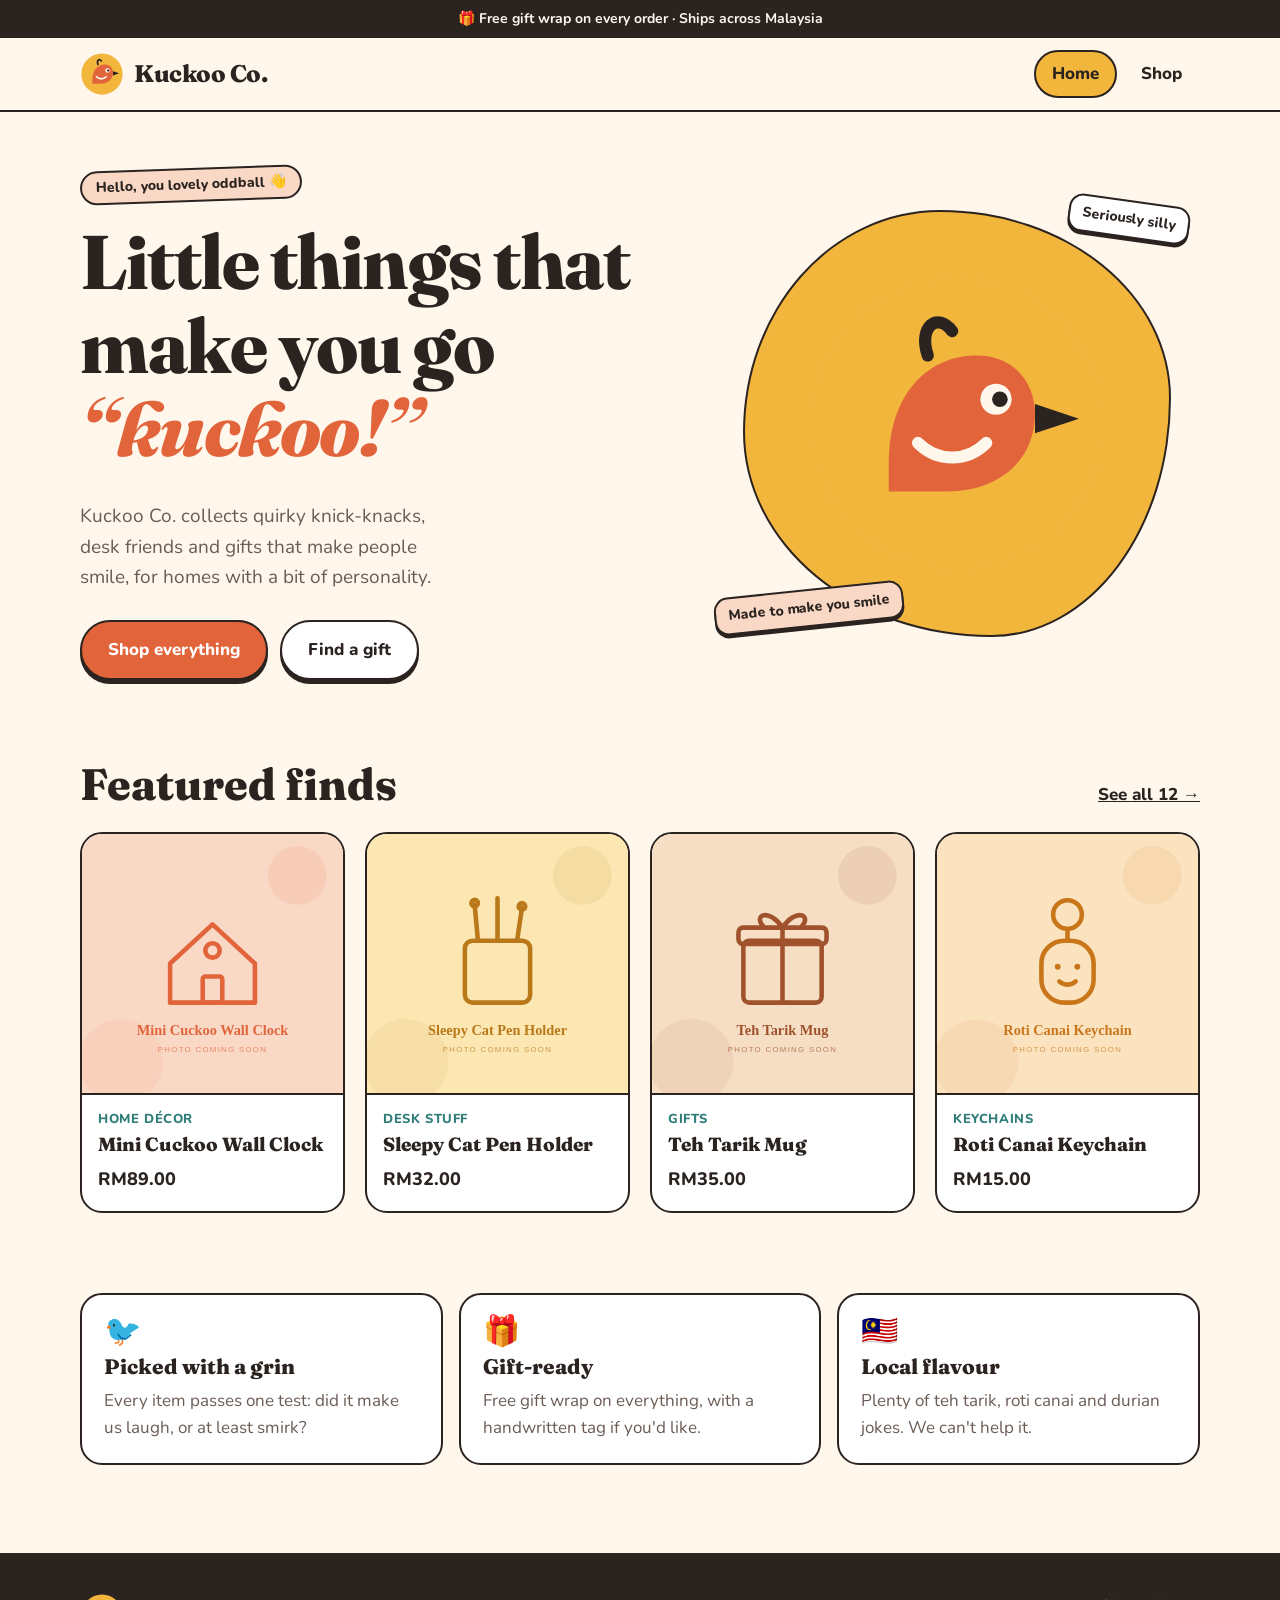
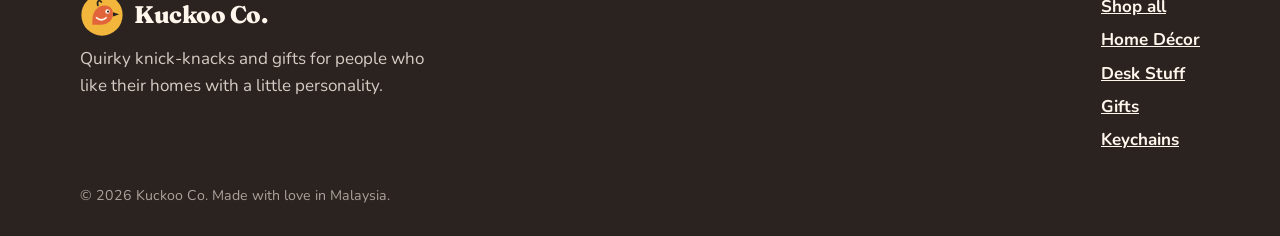
==== index.html @ 62dece93 "Add Kuckoo Co. static shop website Home, Shop (with category filter) and Product pages, 12 sample pr" ====
<!doctype html>
<html lang="en">
<head>
  <meta charset="utf-8">
  <meta name="viewport" content="width=device-width, initial-scale=1">
  <title>Kuckoo Co. — Quirky knick-knacks & gifts</title>
  <meta name="description" content="Quirky knick-knacks, desk friends and gifts that make people smile. Based in Malaysia.">
  <link rel="icon" href="images/logo.svg" type="image/svg+xml">
  <link rel="preconnect" href="https://fonts.googleapis.com">
  <link rel="preconnect" href="https://fonts.gstatic.com" crossorigin>
  <link href="https://fonts.googleapis.com/css2?family=Fraunces:ital,opsz,wght@0,9..144,600;0,9..144,800;1,9..144,800&family=Nunito:wght@400;700;800&display=swap" rel="stylesheet">
  <link rel="stylesheet" href="css/style.css">
</head>
<body>
  <a class="skip" href="#main">Skip to content</a>
  <div class="ribbon">🎁 Free gift wrap on every order · Ships across Malaysia</div>
  <header class="site-header">
    <div class="wrap">
      <a class="brand" href="index.html"><img src="images/logo.svg" alt="" width="44" height="44"><span>Kuckoo Co.</span></a>
      <nav class="nav" aria-label="Main">
        <a href="index.html" aria-current="page">Home</a>
        <a href="shop.html">Shop</a>
      </nav>
    </div>
  </header>
  <main id="main">
    <section class="hero">
      <div class="wrap">
        <div>
          <span class="eyebrow">Hello, you lovely oddball 👋</span>
          <h1>Little things that make you go <em>“kuckoo!”</em></h1>
          <p>Kuckoo Co. collects quirky knick-knacks, desk friends and gifts that make people smile, for homes with a bit of personality.</p>
          <div class="hero-actions">
            <a class="btn" href="shop.html">Shop everything</a>
            <a class="btn alt" href="shop.html?category=Gifts">Find a gift</a>
          </div>
        </div>
        <div class="hero-art" aria-hidden="true">
          <div class="blob"></div>
          <img class="bird" src="images/logo.svg" alt="">
          <span class="sticker s1">Seriously silly</span>
          <span class="sticker s2">Made to make you smile</span>
        </div>
      </div>
    </section>

    <section>
      <div class="wrap">
        <div class="section-head">
          <h2>Featured finds</h2>
          <a href="shop.html">See all 12 →</a>
        </div>
        <div class="grid" id="featured"></div>
      </div>
    </section>

    <section>
      <div class="wrap values">
        <div class="value"><div class="ico">🐦</div><h3>Picked with a grin</h3><p>Every item passes one test: did it make us laugh, or at least smirk?</p></div>
        <div class="value"><div class="ico">🎁</div><h3>Gift-ready</h3><p>Free gift wrap on everything, with a handwritten tag if you'd like.</p></div>
        <div class="value"><div class="ico">🇲🇾</div><h3>Local flavour</h3><p>Plenty of teh tarik, roti canai and durian jokes. We can't help it.</p></div>
      </div>
    </section>
  </main>
  <footer class="site-footer">
    <div class="wrap">
      <div>
        <a class="brand" href="index.html"><img src="images/logo.svg" alt="" width="40" height="40"><span>Kuckoo Co.</span></a>
        <p>Quirky knick-knacks and gifts for people who like their homes with a little personality.</p>
      </div>
      <nav aria-label="Footer">
        <a href="shop.html">Shop all</a>
        <a href="shop.html?category=Home%20D%C3%A9cor">Home Décor</a>
        <a href="shop.html?category=Desk%20Stuff">Desk Stuff</a>
        <a href="shop.html?category=Gifts">Gifts</a>
        <a href="shop.html?category=Keychains">Keychains</a>
      </nav>
      <small>© <span data-year></span> Kuckoo Co. Made with love in Malaysia.</small>
    </div>
  </footer>
  <script src="js/products.js"></script>
  <script src="js/app.js"></script>
</body>
</html>
---- css/style.css ----
/* ===========================
   Kuckoo Co. — site styles
   Change the colours below to restyle the whole site.
   =========================== */
:root {
  --cream: #FFF6EC;
  --paper: #FFFFFF;
  --ink: #2B2320;
  --ink-soft: #6B5C55;
  --tomato: #E2643A;
  --tomato-dark: #C44E27;
  --mustard: #F2B63D;
  --teal: #2F7D78;
  --blush: #F9D9C6;
  --line: #EADBCB;
  --radius: 22px;
  --shadow: 0 6px 0 var(--ink);
  --font-display: "Fraunces", Georgia, serif;
  --font-body: "Nunito", "Helvetica Neue", Arial, sans-serif;
}

* { box-sizing: border-box; }
html { -webkit-text-size-adjust: 100%; }
body {
  margin: 0;
  background: var(--cream);
  color: var(--ink);
  font-family: var(--font-body);
  font-size: 17px;
  line-height: 1.6;
}
img { max-width: 100%; height: auto; display: block; }
a { color: inherit; }
h1, h2, h3 { font-family: var(--font-display); line-height: 1.1; margin: 0 0 .4em; font-weight: 800; }
.wrap { width: min(1120px, 100% - 32px); margin-inline: auto; }
.skip { position: absolute; left: -999px; }
.skip:focus { left: 16px; top: 16px; background: var(--paper); padding: 8px 12px; z-index: 99; }

/* ---------- Announcement + header ---------- */
.ribbon {
  background: var(--ink); color: var(--cream);
  text-align: center; font-size: 14px; font-weight: 700; padding: 8px 16px;
}
.site-header { position: sticky; top: 0; z-index: 10; background: var(--cream); border-bottom: 2px solid var(--ink); }
.site-header .wrap { display: flex; align-items: center; justify-content: space-between; gap: 16px; padding-block: 12px; }
.brand { display: flex; align-items: center; gap: 10px; text-decoration: none; }
.brand img { width: 44px; height: 44px; transition: transform .3s; }
.brand:hover img { transform: rotate(-12deg); }
.brand span { font-family: var(--font-display); font-weight: 800; font-size: 24px; letter-spacing: -.5px; }
.nav { display: flex; gap: 6px; }
.nav a {
  text-decoration: none; font-weight: 800; padding: 8px 16px; border-radius: 999px;
  border: 2px solid transparent;
}
.nav a:hover { border-color: var(--ink); }
.nav a[aria-current="page"] { background: var(--mustard); border-color: var(--ink); }

/* ---------- Buttons ---------- */
.btn {
  display: inline-flex; align-items: center; justify-content: center; gap: 8px;
  font: inherit; font-weight: 800; text-decoration: none; cursor: pointer;
  background: var(--tomato); color: var(--paper);
  border: 2px solid var(--ink); border-radius: 999px;
  padding: 14px 26px; box-shadow: 0 4px 0 var(--ink);
  transition: transform .12s, box-shadow .12s;
}
.btn:hover { transform: translateY(-2px); box-shadow: 0 6px 0 var(--ink); }
.btn:active { transform: translateY(3px); box-shadow: 0 1px 0 var(--ink); }
.btn.alt { background: var(--paper); color: var(--ink); }
.btn[disabled] { background: var(--line); color: var(--ink-soft); cursor: not-allowed; transform: none; box-shadow: 0 4px 0 var(--ink-soft); border-color: var(--ink-soft); }

/* ---------- Hero ---------- */
.hero { padding: 56px 0 40px; overflow: hidden; }
.hero .wrap { display: grid; grid-template-columns: 1.1fr .9fr; gap: 40px; align-items: center; }
.eyebrow { display: inline-block; background: var(--blush); border: 2px solid var(--ink); border-radius: 999px; padding: 4px 14px; font-weight: 800; font-size: 14px; margin-bottom: 18px; transform: rotate(-2deg); }
.hero h1 { font-size: clamp(42px, 7vw, 76px); letter-spacing: -1.5px; }
.hero h1 em { font-style: italic; color: var(--tomato); }
.hero p { font-size: 19px; color: var(--ink-soft); max-width: 34ch; margin: 0 0 28px; }
.hero-actions { display: flex; flex-wrap: wrap; gap: 12px; }
.hero-art { position: relative; aspect-ratio: 1; }
.blob {
  position: absolute; inset: 6%; background: var(--mustard);
  border: 2px solid var(--ink); border-radius: 46% 54% 42% 58% / 52% 44% 56% 48%;
  animation: wobble 9s ease-in-out infinite;
}
.hero-art img.bird { position: absolute; inset: 18%; width: 64%; animation: peek 4s ease-in-out infinite; }
.sticker {
  position: absolute; background: var(--paper); border: 2px solid var(--ink); border-radius: 14px;
  padding: 6px 12px; font-weight: 800; font-size: 14px; box-shadow: 0 3px 0 var(--ink);
}
.sticker.s1 { top: 4%; right: 2%; transform: rotate(8deg); }
.sticker.s2 { bottom: 8%; left: 0; transform: rotate(-6deg); background: var(--blush); }
@keyframes wobble { 50% { border-radius: 56% 44% 52% 48% / 44% 56% 46% 54%; transform: rotate(6deg); } }
@keyframes peek { 0%, 70%, 100% { transform: translateY(0) rotate(0); } 80% { transform: translateY(-14px) rotate(-6deg); } 90% { transform: translateY(0) rotate(4deg); } }
@media (prefers-reduced-motion: reduce) { .blob, .hero-art img.bird { animation: none; } }

/* ---------- Sections ---------- */
section { padding: 40px 0; }
.section-head { display: flex; align-items: end; justify-content: space-between; gap: 16px; margin-bottom: 24px; flex-wrap: wrap; }
.section-head h2 { font-size: clamp(30px, 4.5vw, 44px); margin: 0; }
.section-head a { font-weight: 800; }

.values { display: grid; grid-template-columns: repeat(3, 1fr); gap: 16px; }
.value { background: var(--paper); border: 2px solid var(--ink); border-radius: var(--radius); padding: 22px; }
.value .ico { font-size: 30px; line-height: 1; margin-bottom: 8px; }
.value h3 { font-size: 21px; }
.value p { margin: 0; color: var(--ink-soft); }

/* ---------- Product grid + cards ---------- */
.grid { display: grid; grid-template-columns: repeat(4, 1fr); gap: 20px; }
.card {
  background: var(--paper); border: 2px solid var(--ink); border-radius: var(--radius);
  overflow: hidden; text-decoration: none; display: flex; flex-direction: column;
  transition: transform .15s, box-shadow .15s;
}
.card:hover { transform: translateY(-4px) rotate(-.6deg); box-shadow: var(--shadow); }
.card:nth-child(even):hover { transform: translateY(-4px) rotate(.6deg); }
.card img { aspect-ratio: 1; object-fit: cover; border-bottom: 2px solid var(--ink); }
.card-body { padding: 14px 16px 18px; display: flex; flex-direction: column; gap: 4px; flex: 1; }
.card .cat { font-size: 13px; font-weight: 800; color: var(--teal); text-transform: uppercase; letter-spacing: .6px; }
.card h3 { font-size: 19px; margin: 0; }
.card .price { margin-top: auto; padding-top: 6px; font-weight: 800; font-size: 18px; }

/* ---------- Shop filters ---------- */
.page-title { padding: 40px 0 8px; }
.page-title h1 { font-size: clamp(38px, 6vw, 60px); }
.page-title p { color: var(--ink-soft); margin: 0; }
.filters { display: flex; gap: 10px; flex-wrap: wrap; margin: 20px 0 28px; }
.chip {
  font: inherit; font-weight: 800; font-size: 15px; cursor: pointer;
  background: var(--paper); color: var(--ink); border: 2px solid var(--ink);
  border-radius: 999px; padding: 8px 18px;
}
.chip:hover { background: var(--blush); }
.chip[aria-pressed="true"] { background: var(--ink); color: var(--cream); }
.result-count { color: var(--ink-soft); font-weight: 700; margin: -12px 0 20px; }

/* ---------- Product page ---------- */
.crumbs { padding-top: 24px; font-size: 15px; font-weight: 700; color: var(--ink-soft); }
.crumbs a { color: var(--ink-soft); }
.product { display: grid; grid-template-columns: 1fr 1fr; gap: 48px; align-items: start; padding: 24px 0 40px; }
.product-img { border: 2px solid var(--ink); border-radius: var(--radius); overflow: hidden; box-shadow: var(--shadow); background: var(--paper); }
.product-info .cat { display: inline-block; background: var(--blush); border: 2px solid var(--ink); border-radius: 999px; padding: 2px 12px; font-weight: 800; font-size: 14px; text-decoration: none; margin-bottom: 14px; }
.product-info h1 { font-size: clamp(34px, 5vw, 52px); }
.product-info .price { font-family: var(--font-display); font-size: 34px; font-weight: 800; color: var(--tomato); margin: 0 0 14px; }
.product-info .desc { font-size: 19px; color: var(--ink-soft); margin: 0 0 26px; }
.perks { list-style: none; padding: 0; margin: 26px 0 0; display: grid; gap: 8px; font-weight: 700; }
.note { font-size: 14px; color: var(--ink-soft); margin-top: 10px; }

/* ---------- Footer ---------- */
.site-footer { margin-top: 48px; background: var(--ink); color: var(--cream); padding: 40px 0 28px; }
.site-footer .wrap { display: flex; flex-wrap: wrap; justify-content: space-between; gap: 20px; }
.site-footer .brand span { color: var(--cream); }
.site-footer p { margin: 8px 0 0; opacity: .8; max-width: 36ch; }
.site-footer nav { display: flex; flex-direction: column; gap: 6px; font-weight: 700; }
.site-footer small { display: block; width: 100%; opacity: .6; margin-top: 12px; }

/* ---------- Mobile ---------- */
@media (max-width: 900px) {
  .grid { grid-template-columns: repeat(2, 1fr); gap: 14px; }
  .hero .wrap, .product { grid-template-columns: 1fr; gap: 28px; }
  .hero-art { max-width: 340px; margin-inline: auto; width: 100%; }
  .values { grid-template-columns: 1fr; }
}
@media (max-width: 560px) {
  body { font-size: 16px; }
  .brand span { font-size: 20px; }
  .brand img { width: 38px; height: 38px; }
  .nav a { padding: 6px 12px; }
  .hero { padding-top: 32px; }
  .card h3 { font-size: 16px; }
  .card-body { padding: 10px 12px 14px; }
  .card .cat { font-size: 11px; }
  .filters { flex-wrap: nowrap; overflow-x: auto; margin-inline: -16px; padding: 4px 16px 8px; scrollbar-width: none; }
  .chip { white-space: nowrap; }
  .btn { width: 100%; }
  .hero-actions .btn { width: auto; flex: 1; }
}
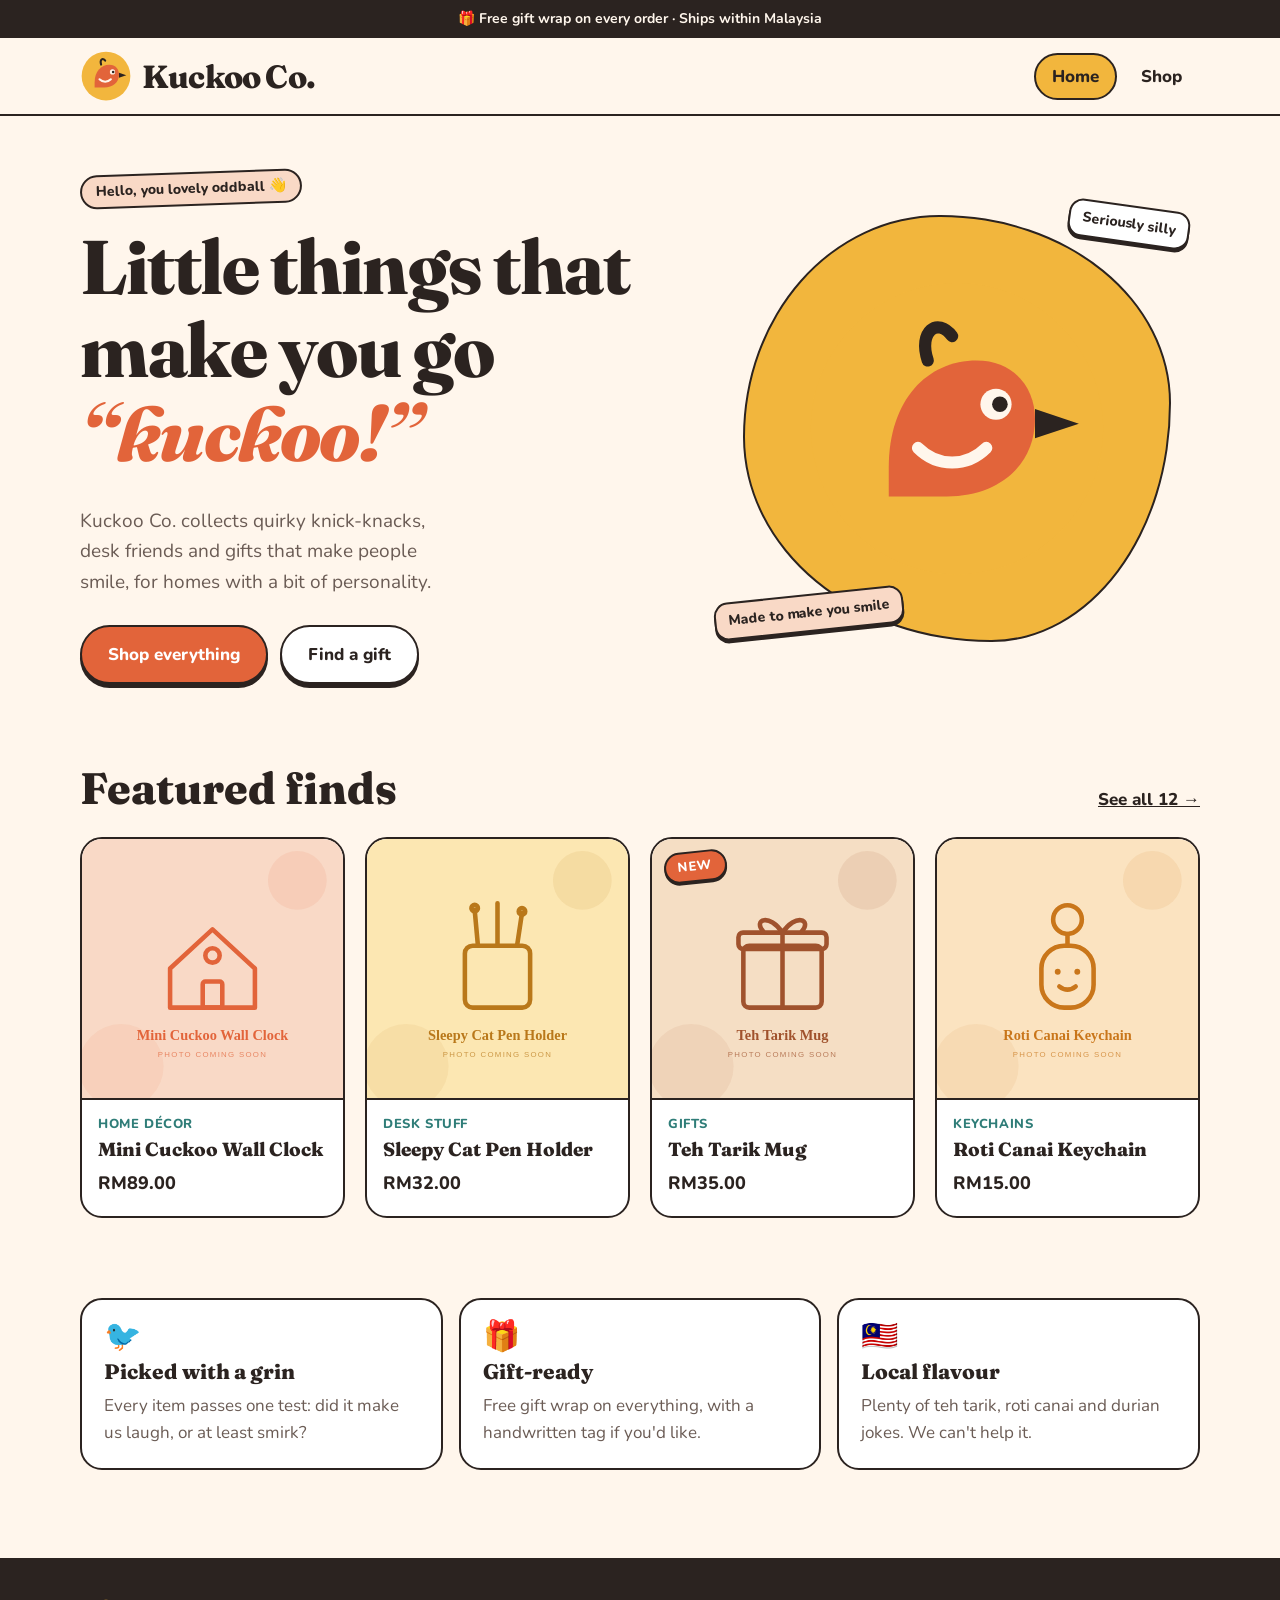
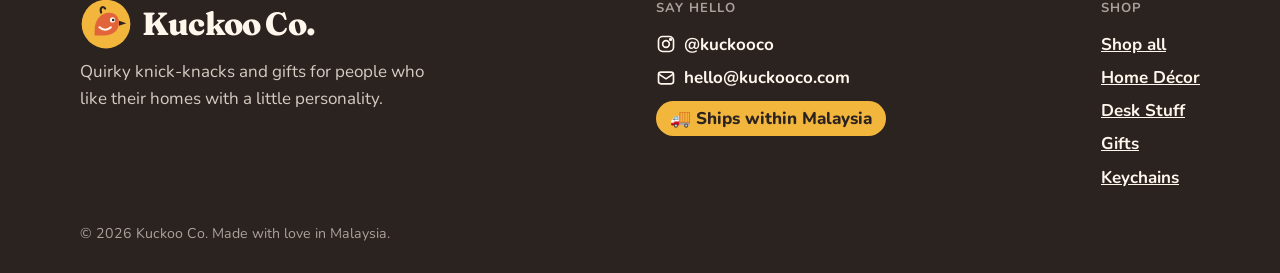
==== commit ebbf2676: "Bigger logo text, "New" badges and contact footer - Logo and brand name are larger in the header - "" ====
--- a/index.html
+++ b/index.html
@@ -13,10 +13,10 @@
 </head>
 <body>
   <a class="skip" href="#main">Skip to content</a>
-  <div class="ribbon">🎁 Free gift wrap on every order · Ships across Malaysia</div>
+  <div class="ribbon">🎁 Free gift wrap on every order · Ships within Malaysia</div>
   <header class="site-header">
     <div class="wrap">
-      <a class="brand" href="index.html"><img src="images/logo.svg" alt="" width="44" height="44"><span>Kuckoo Co.</span></a>
+      <a class="brand" href="index.html"><img src="images/logo.svg" alt="" width="52" height="52"><span>Kuckoo Co.</span></a>
       <nav class="nav" aria-label="Main">
         <a href="index.html" aria-current="page">Home</a>
         <a href="shop.html">Shop</a>
@@ -68,7 +68,14 @@
         <a class="brand" href="index.html"><img src="images/logo.svg" alt="" width="40" height="40"><span>Kuckoo Co.</span></a>
         <p>Quirky knick-knacks and gifts for people who like their homes with a little personality.</p>
       </div>
+      <div class="footer-contact">
+        <h4>Say hello</h4>
+        <a data-instagram href="https://www.instagram.com/kuckooco/" target="_blank" rel="noopener"><svg viewBox="0 0 24 24" fill="none" stroke="currentColor" stroke-width="2" aria-hidden="true"><rect x="3" y="3" width="18" height="18" rx="5"/><circle cx="12" cy="12" r="4"/><circle cx="17.5" cy="6.5" r="1" fill="currentColor"/></svg><span>@kuckooco</span></a>
+        <a data-email href="mailto:hello@kuckooco.com"><svg viewBox="0 0 24 24" fill="none" stroke="currentColor" stroke-width="2" aria-hidden="true"><rect x="3" y="5" width="18" height="14" rx="3"/><path d="M3 7l9 6 9-6"/></svg><span>hello@kuckooco.com</span></a>
+        <span class="ships">🚚 Ships within Malaysia</span>
+      </div>
       <nav aria-label="Footer">
+        <h4>Shop</h4>
         <a href="shop.html">Shop all</a>
         <a href="shop.html?category=Home%20D%C3%A9cor">Home Décor</a>
         <a href="shop.html?category=Desk%20Stuff">Desk Stuff</a>
--- a/css/style.css
+++ b/css/style.css
@@ -44,9 +44,9 @@
 .site-header { position: sticky; top: 0; z-index: 10; background: var(--cream); border-bottom: 2px solid var(--ink); }
 .site-header .wrap { display: flex; align-items: center; justify-content: space-between; gap: 16px; padding-block: 12px; }
 .brand { display: flex; align-items: center; gap: 10px; text-decoration: none; }
-.brand img { width: 44px; height: 44px; transition: transform .3s; }
+.brand img { width: 52px; height: 52px; transition: transform .3s; }
 .brand:hover img { transform: rotate(-12deg); }
-.brand span { font-family: var(--font-display); font-weight: 800; font-size: 24px; letter-spacing: -.5px; }
+.brand span { font-family: var(--font-display); font-weight: 800; font-size: 32px; letter-spacing: -.8px; }
 .nav { display: flex; gap: 6px; }
 .nav a {
   text-decoration: none; font-weight: 800; padding: 8px 16px; border-radius: 999px;
@@ -115,6 +115,16 @@
 }
 .card:hover { transform: translateY(-4px) rotate(-.6deg); box-shadow: var(--shadow); }
 .card:nth-child(even):hover { transform: translateY(-4px) rotate(.6deg); }
+.card-media { position: relative; }
+.badge-new {
+  position: absolute; top: 12px; left: 12px; z-index: 1;
+  background: var(--tomato); color: var(--paper); border: 2px solid var(--ink);
+  border-radius: 999px; padding: 3px 12px; font-weight: 800; font-size: 13px;
+  letter-spacing: .5px; text-transform: uppercase; transform: rotate(-6deg);
+  box-shadow: 0 2px 0 var(--ink);
+}
+.product-img { position: relative; }
+.product-img .badge-new { top: 18px; left: 18px; font-size: 16px; padding: 5px 16px; }
 .card img { aspect-ratio: 1; object-fit: cover; border-bottom: 2px solid var(--ink); }
 .card-body { padding: 14px 16px 18px; display: flex; flex-direction: column; gap: 4px; flex: 1; }
 .card .cat { font-size: 13px; font-weight: 800; color: var(--teal); text-transform: uppercase; letter-spacing: .6px; }
@@ -153,6 +163,12 @@
 .site-footer .brand span { color: var(--cream); }
 .site-footer p { margin: 8px 0 0; opacity: .8; max-width: 36ch; }
 .site-footer nav { display: flex; flex-direction: column; gap: 6px; font-weight: 700; }
+.footer-contact { display: flex; flex-direction: column; gap: 6px; font-weight: 700; }
+.footer-contact a { text-decoration: none; display: inline-flex; align-items: center; gap: 8px; }
+.footer-contact a:hover { text-decoration: underline; }
+.footer-contact svg { width: 20px; height: 20px; flex: none; }
+.ships { display: inline-flex; align-items: center; gap: 8px; margin-top: 4px; background: var(--mustard); color: var(--ink); border-radius: 999px; padding: 4px 14px; font-weight: 800; width: fit-content; }
+.site-footer h4 { margin: 0 0 6px; font-size: 13px; text-transform: uppercase; letter-spacing: 1px; opacity: .6; }
 .site-footer small { display: block; width: 100%; opacity: .6; margin-top: 12px; }
 
 /* ---------- Mobile ---------- */
@@ -164,8 +180,8 @@
 }
 @media (max-width: 560px) {
   body { font-size: 16px; }
-  .brand span { font-size: 20px; }
-  .brand img { width: 38px; height: 38px; }
+  .brand span { font-size: 26px; }
+  .brand img { width: 44px; height: 44px; }
   .nav a { padding: 6px 12px; }
   .hero { padding-top: 32px; }
   .card h3 { font-size: 16px; }
